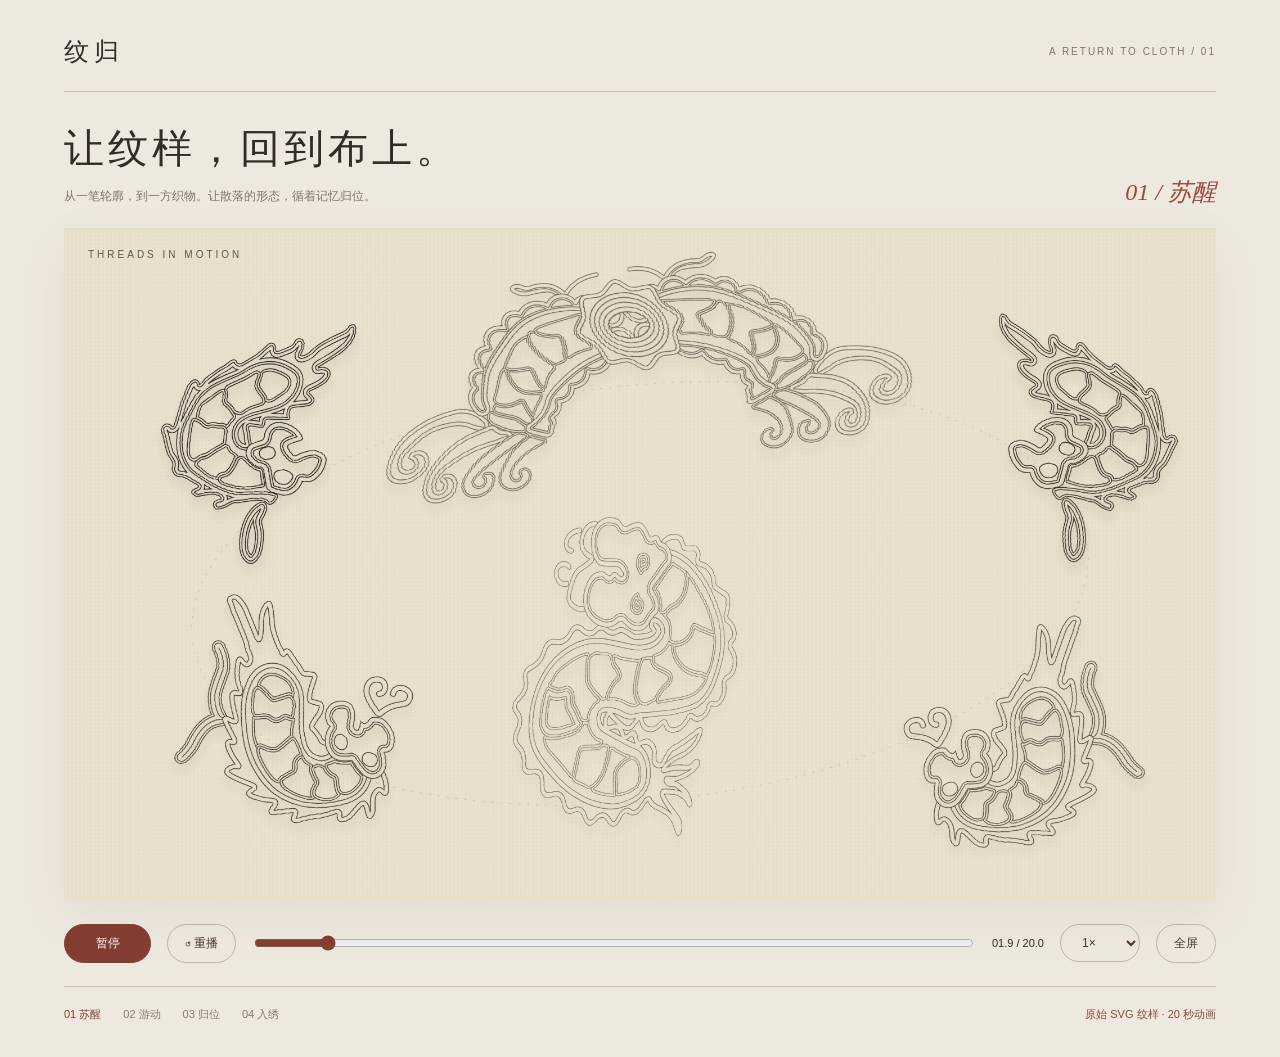
==== index.html @ d40dd731 "feat: add textile motif animation with playback controls Add 20-second canvas animation, timeline, s" ====
<!doctype html><html lang="zh-CN"><meta charset="utf-8"><meta name="viewport" content="width=device-width,initial-scale=1"><title>纹归 · A Return to Cloth</title><style>
*{box-sizing:border-box}body{margin:0;background:#eee9df;color:#322c27;font-family:Arial,'PingFang SC',sans-serif}main{max-width:1450px;margin:auto;padding:35px 5vw}header{display:flex;align-items:center;justify-content:space-between;border-bottom:1px solid #c9c0b1;padding-bottom:23px}.brand{font-family:serif;font-size:25px;letter-spacing:5px}.edition{font-size:10px;letter-spacing:2px;color:#817569}.intro{display:flex;justify-content:space-between;align-items:end;margin:29px 0 20px}h1{font-family:serif;font-weight:400;font-size:40px;margin:0 0 10px;letter-spacing:4px}p{margin:0;color:#817569;font-size:12px;line-height:1.8}.counter{font-family:serif;font-style:italic;font-size:24px;color:#9a493b}.stage{position:relative;background:#e5ddcc;box-shadow:0 18px 50px #57412b12;overflow:hidden}canvas{display:block;width:100%;aspect-ratio:2048/1197}.badge{position:absolute;left:24px;top:21px;font-size:10px;letter-spacing:3px;color:#655648;pointer-events:none}.controls{display:flex;gap:16px;align-items:center;padding:23px 0;border-bottom:1px solid #c9c0b1}button,select{background:transparent;border:1px solid #c2b6a5;border-radius:30px;padding:10px 17px;color:#46392d;cursor:pointer;font-size:12px}button:hover{background:#ded3c2}button.primary{background:#843d32;color:#fff;border-color:#843d32;min-width:87px}input{accent-color:#863e32;flex:1;min-width:40px;cursor:pointer}time{font-size:11px;font-variant-numeric:tabular-nums;white-space:nowrap}footer{display:flex;justify-content:space-between;padding-top:20px;font-size:11px;color:#8a7c6d;gap:15px}#status{color:#8b4938} .phases{display:flex;gap:22px}.phases span.active{color:#873e31} @media(max-width:650px){main{padding:22px 5vw}h1{font-size:30px}.edition{font-size:8px}.controls{gap:8px;flex-wrap:wrap}button,select{padding:9px 12px}.controls input{order:2;flex-basis:75%}footer{flex-direction:column}.badge{left:12px;top:12px;font-size:8px}.intro{margin:25px 0 18px}.counter{font-size:19px}}
</style><main><header><div class="brand">纹归</div><div class="edition">A RETURN TO CLOTH / 01</div></header><div class="intro"><div><h1>让纹样，回到布上。</h1><p>从一笔轮廓，到一方织物。让散落的形态，循着记忆归位。</p></div><div class="counter" id="chapter">01 / 苏醒</div></div><div class="stage" id="stage"><canvas id="canvas" width="2048" height="1197" aria-label="纹样游动并回到原布面的动画"></canvas><div class="badge" id="badge">THREADS IN MOTION</div></div><div class="controls"><button class="primary" id="play">暂停</button><button id="reset">↺ 重播</button><input id="seek" type="range" min="0" max="20" step="0.01" value="0" aria-label="动画进度"><time id="time">00.0 / 20.0</time><select id="speed" aria-label="播放速度"><option value="0.5">0.5×</option><option value="1" selected>1×</option><option value="1.5">1.5×</option></select><button id="full">全屏</button></div><footer><div class="phases"><span>01 苏醒</span><span>02 游动</span><span>03 归位</span><span>04 入绣</span></div><div id="status" role="status">正在载入纹样…</div></footer></main>
<script>
const canvas=document.querySelector('canvas'),ctx=canvas.getContext('2d'),seek=document.querySelector('#seek'),play=document.querySelector('#play');let t=0,playing=true,last=0,ready=false;const D=20,W=2048,H=1197;
const clamp=x=>Math.max(0,Math.min(1,x)),smooth=x=>{x=clamp(x);return x*x*(3-2*x)},mix=(a,b,p)=>a+(b-a)*p;
const load=src=>new Promise((resolve,reject)=>{let i=new Image;i.onload=()=>resolve(i);i.onerror=reject;i.src=src});
let images,photo;
// Authentic vector assets are preserved; mirrored copies reconstruct the paired corner motifs.
const motifs=[{id:8,end:[1024,420,1710,655],start:[1030,245,990,380],rot:-.12,delay:1.8},{id:7,end:[1030,750,690,725],start:[1040,770,400,583],rot:.24,delay:2.4},{id:6,end:[365,280,580,500],start:[330,370,400,345],rot:-.48,delay:0},{id:6,end:[1670,280,580,500],start:[1700,390,400,345],rot:.55,flip:true,delay:.6},{id:5,end:[405,915,560,500],start:[380,900,400,355],rot:.43,delay:1.1},{id:5,end:[1640,915,560,500],start:[1690,930,400,355],rot:-.46,flip:true,delay:1.5}];
function motif(m){const p=smooth((t-8-m.delay)/5.4),born=smooth((t-m.delay*.35)/2.1);if(!born)return;let [x,y,w,h]=m.start.map((v,i)=>mix(v,m.end[i],p));let wave=Math.sin(t*1.5+m.delay*2);x+=Math.sin(t*.8+m.delay)*65*(1-p);y+=wave*27*(1-p);ctx.save();ctx.globalAlpha=born*(1-smooth((t-16.3)/2.8));ctx.translate(x,y);ctx.rotate(m.rot*(1-p)+Math.sin(t*1.2+m.delay)*.055*(1-p));ctx.scale((m.flip?-1:1)*mix(.88,1,born),mix(.88,1,born));ctx.shadowColor='#46372830';ctx.shadowBlur=15*(1-p);ctx.shadowOffsetY=14*(1-p);const img=images[m.id-5];for(let k=0;k<48;k++){let sy=img.naturalHeight*k/48,sh=img.naturalHeight/48,dy=-h/2+h*k/48;let bend=Math.sin(k/48*Math.PI*2-t*2+m.delay)*w*.018*(1-p);ctx.drawImage(img,0,sy,img.naturalWidth,sh,bend-w/2,dy,w,h/48+.6)}ctx.restore()}
function draw(){ctx.fillStyle='#e9e0cd';ctx.fillRect(0,0,W,H); // subtle woven background
ctx.strokeStyle='#9b86610b';ctx.lineWidth=1;ctx.beginPath();for(let x=0;x<W;x+=7){ctx.moveTo(x,0);ctx.lineTo(x,H)}for(let y=0;y<H;y+=7){ctx.moveTo(0,y);ctx.lineTo(W,y)}ctx.stroke();
// Quiet curved thread trails follow the scattered motifs.
let trail=(1-smooth((t-9)/4))*smooth(t/2)*.25;ctx.save();ctx.globalAlpha=trail;ctx.strokeStyle='#a67e5b';ctx.lineWidth=1.5;ctx.setLineDash([4,12]);ctx.beginPath();ctx.ellipse(1024,650,800,370,-.1,0,Math.PI*2);ctx.stroke();ctx.restore();
const cloth=smooth((t-12.8)/4.2);ctx.save();ctx.globalAlpha=cloth*.9;ctx.fillStyle='#b43b32';ctx.fillRect(0,0,W,H);ctx.restore();motifs.forEach(motif);ctx.save();ctx.globalAlpha=smooth((t-15.8)/3.2);ctx.drawImage(photo,0,0,W,H);ctx.restore();
seek.value=t;document.querySelector('#time').textContent=t.toFixed(1).padStart(4,'0')+' / 20.0';let phase=t<4?0:t<9?1:t<16?2:3;document.querySelector('#chapter').textContent=['01 / 苏醒','02 / 游动','03 / 归位','04 / 入绣'][phase];document.querySelectorAll('.phases span').forEach((s,i)=>s.classList.toggle('active',i===phase));document.querySelector('#badge').style.opacity=1-cloth;}
function frame(now){let dt=last?Math.min((now-last)/1000,.1):0;last=now;if(ready){if(playing){t=Math.min(D,t+dt*Number(document.querySelector('#speed').value));if(t===D){playing=false;play.textContent='播放'}}draw()}requestAnimationFrame(frame)}
play.onclick=()=>{if(t>=D)t=0;playing=!playing;play.textContent=playing?'暂停':'播放'};document.querySelector('#reset').onclick=()=>{t=0;playing=true;play.textContent='暂停'};seek.oninput=()=>{t=Number(seek.value);draw()};document.querySelector('#full').onclick=async()=>{try{if(document.fullscreenElement)await document.exitFullscreen();else await document.querySelector('#stage').requestFullscreen()}catch{document.querySelector('#status').textContent='当前浏览器不支持全屏'}};
Promise.all([5,6,7,8].map(i=>load('assets/motif-'+i+'.png')).concat(load('assets/textile.jpg'))).then(a=>{images=a.slice(0,4);photo=a[4];ready=true;document.querySelector('#status').textContent='原始 SVG 纹样 · 20 秒动画';if(matchMedia('(prefers-reduced-motion: reduce)').matches){playing=false;play.textContent='播放'} }).catch(()=>document.querySelector('#status').textContent='素材载入失败，请刷新重试');requestAnimationFrame(frame);
</script></html>
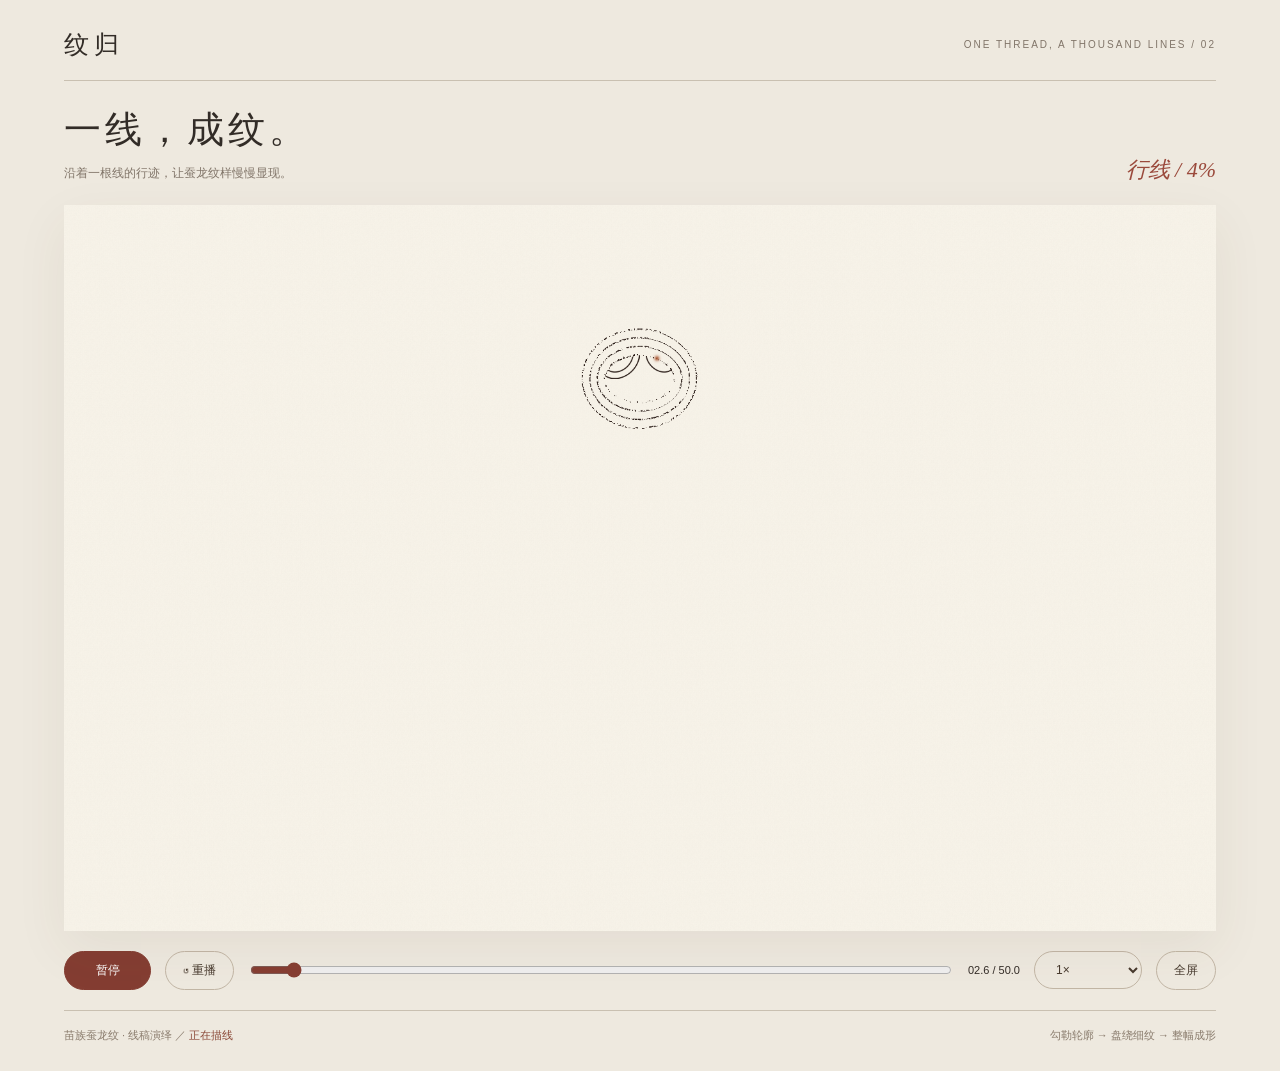
==== commit 9c6b08a2: "feat: draw complete silkworm dragon linework progressively Replace drifting motifs with a sequential" ====
--- a/index.html
+++ b/index.html
@@ -1,21 +1,11 @@
-<!doctype html><html lang="zh-CN"><meta charset="utf-8"><meta name="viewport" content="width=device-width,initial-scale=1"><title>纹归 · A Return to Cloth</title><style>
-*{box-sizing:border-box}body{margin:0;background:#eee9df;color:#322c27;font-family:Arial,'PingFang SC',sans-serif}main{max-width:1450px;margin:auto;padding:35px 5vw}header{display:flex;align-items:center;justify-content:space-between;border-bottom:1px solid #c9c0b1;padding-bottom:23px}.brand{font-family:serif;font-size:25px;letter-spacing:5px}.edition{font-size:10px;letter-spacing:2px;color:#817569}.intro{display:flex;justify-content:space-between;align-items:end;margin:29px 0 20px}h1{font-family:serif;font-weight:400;font-size:40px;margin:0 0 10px;letter-spacing:4px}p{margin:0;color:#817569;font-size:12px;line-height:1.8}.counter{font-family:serif;font-style:italic;font-size:24px;color:#9a493b}.stage{position:relative;background:#e5ddcc;box-shadow:0 18px 50px #57412b12;overflow:hidden}canvas{display:block;width:100%;aspect-ratio:2048/1197}.badge{position:absolute;left:24px;top:21px;font-size:10px;letter-spacing:3px;color:#655648;pointer-events:none}.controls{display:flex;gap:16px;align-items:center;padding:23px 0;border-bottom:1px solid #c9c0b1}button,select{background:transparent;border:1px solid #c2b6a5;border-radius:30px;padding:10px 17px;color:#46392d;cursor:pointer;font-size:12px}button:hover{background:#ded3c2}button.primary{background:#843d32;color:#fff;border-color:#843d32;min-width:87px}input{accent-color:#863e32;flex:1;min-width:40px;cursor:pointer}time{font-size:11px;font-variant-numeric:tabular-nums;white-space:nowrap}footer{display:flex;justify-content:space-between;padding-top:20px;font-size:11px;color:#8a7c6d;gap:15px}#status{color:#8b4938} .phases{display:flex;gap:22px}.phases span.active{color:#873e31} @media(max-width:650px){main{padding:22px 5vw}h1{font-size:30px}.edition{font-size:8px}.controls{gap:8px;flex-wrap:wrap}button,select{padding:9px 12px}.controls input{order:2;flex-basis:75%}footer{flex-direction:column}.badge{left:12px;top:12px;font-size:8px}.intro{margin:25px 0 18px}.counter{font-size:19px}}
-</style><main><header><div class="brand">纹归</div><div class="edition">A RETURN TO CLOTH / 01</div></header><div class="intro"><div><h1>让纹样，回到布上。</h1><p>从一笔轮廓，到一方织物。让散落的形态，循着记忆归位。</p></div><div class="counter" id="chapter">01 / 苏醒</div></div><div class="stage" id="stage"><canvas id="canvas" width="2048" height="1197" aria-label="纹样游动并回到原布面的动画"></canvas><div class="badge" id="badge">THREADS IN MOTION</div></div><div class="controls"><button class="primary" id="play">暂停</button><button id="reset">↺ 重播</button><input id="seek" type="range" min="0" max="20" step="0.01" value="0" aria-label="动画进度"><time id="time">00.0 / 20.0</time><select id="speed" aria-label="播放速度"><option value="0.5">0.5×</option><option value="1" selected>1×</option><option value="1.5">1.5×</option></select><button id="full">全屏</button></div><footer><div class="phases"><span>01 苏醒</span><span>02 游动</span><span>03 归位</span><span>04 入绣</span></div><div id="status" role="status">正在载入纹样…</div></footer></main>
-<script>
-const canvas=document.querySelector('canvas'),ctx=canvas.getContext('2d'),seek=document.querySelector('#seek'),play=document.querySelector('#play');let t=0,playing=true,last=0,ready=false;const D=20,W=2048,H=1197;
-const clamp=x=>Math.max(0,Math.min(1,x)),smooth=x=>{x=clamp(x);return x*x*(3-2*x)},mix=(a,b,p)=>a+(b-a)*p;
-const load=src=>new Promise((resolve,reject)=>{let i=new Image;i.onload=()=>resolve(i);i.onerror=reject;i.src=src});
-let images,photo;
-// Authentic vector assets are preserved; mirrored copies reconstruct the paired corner motifs.
-const motifs=[{id:8,end:[1024,420,1710,655],start:[1030,245,990,380],rot:-.12,delay:1.8},{id:7,end:[1030,750,690,725],start:[1040,770,400,583],rot:.24,delay:2.4},{id:6,end:[365,280,580,500],start:[330,370,400,345],rot:-.48,delay:0},{id:6,end:[1670,280,580,500],start:[1700,390,400,345],rot:.55,flip:true,delay:.6},{id:5,end:[405,915,560,500],start:[380,900,400,355],rot:.43,delay:1.1},{id:5,end:[1640,915,560,500],start:[1690,930,400,355],rot:-.46,flip:true,delay:1.5}];
-function motif(m){const p=smooth((t-8-m.delay)/5.4),born=smooth((t-m.delay*.35)/2.1);if(!born)return;let [x,y,w,h]=m.start.map((v,i)=>mix(v,m.end[i],p));let wave=Math.sin(t*1.5+m.delay*2);x+=Math.sin(t*.8+m.delay)*65*(1-p);y+=wave*27*(1-p);ctx.save();ctx.globalAlpha=born*(1-smooth((t-16.3)/2.8));ctx.translate(x,y);ctx.rotate(m.rot*(1-p)+Math.sin(t*1.2+m.delay)*.055*(1-p));ctx.scale((m.flip?-1:1)*mix(.88,1,born),mix(.88,1,born));ctx.shadowColor='#46372830';ctx.shadowBlur=15*(1-p);ctx.shadowOffsetY=14*(1-p);const img=images[m.id-5];for(let k=0;k<48;k++){let sy=img.naturalHeight*k/48,sh=img.naturalHeight/48,dy=-h/2+h*k/48;let bend=Math.sin(k/48*Math.PI*2-t*2+m.delay)*w*.018*(1-p);ctx.drawImage(img,0,sy,img.naturalWidth,sh,bend-w/2,dy,w,h/48+.6)}ctx.restore()}
-function draw(){ctx.fillStyle='#e9e0cd';ctx.fillRect(0,0,W,H); // subtle woven background
-ctx.strokeStyle='#9b86610b';ctx.lineWidth=1;ctx.beginPath();for(let x=0;x<W;x+=7){ctx.moveTo(x,0);ctx.lineTo(x,H)}for(let y=0;y<H;y+=7){ctx.moveTo(0,y);ctx.lineTo(W,y)}ctx.stroke();
-// Quiet curved thread trails follow the scattered motifs.
-let trail=(1-smooth((t-9)/4))*smooth(t/2)*.25;ctx.save();ctx.globalAlpha=trail;ctx.strokeStyle='#a67e5b';ctx.lineWidth=1.5;ctx.setLineDash([4,12]);ctx.beginPath();ctx.ellipse(1024,650,800,370,-.1,0,Math.PI*2);ctx.stroke();ctx.restore();
-const cloth=smooth((t-12.8)/4.2);ctx.save();ctx.globalAlpha=cloth*.9;ctx.fillStyle='#b43b32';ctx.fillRect(0,0,W,H);ctx.restore();motifs.forEach(motif);ctx.save();ctx.globalAlpha=smooth((t-15.8)/3.2);ctx.drawImage(photo,0,0,W,H);ctx.restore();
-seek.value=t;document.querySelector('#time').textContent=t.toFixed(1).padStart(4,'0')+' / 20.0';let phase=t<4?0:t<9?1:t<16?2:3;document.querySelector('#chapter').textContent=['01 / 苏醒','02 / 游动','03 / 归位','04 / 入绣'][phase];document.querySelectorAll('.phases span').forEach((s,i)=>s.classList.toggle('active',i===phase));document.querySelector('#badge').style.opacity=1-cloth;}
-function frame(now){let dt=last?Math.min((now-last)/1000,.1):0;last=now;if(ready){if(playing){t=Math.min(D,t+dt*Number(document.querySelector('#speed').value));if(t===D){playing=false;play.textContent='播放'}}draw()}requestAnimationFrame(frame)}
-play.onclick=()=>{if(t>=D)t=0;playing=!playing;play.textContent=playing?'暂停':'播放'};document.querySelector('#reset').onclick=()=>{t=0;playing=true;play.textContent='暂停'};seek.oninput=()=>{t=Number(seek.value);draw()};document.querySelector('#full').onclick=async()=>{try{if(document.fullscreenElement)await document.exitFullscreen();else await document.querySelector('#stage').requestFullscreen()}catch{document.querySelector('#status').textContent='当前浏览器不支持全屏'}};
-Promise.all([5,6,7,8].map(i=>load('assets/motif-'+i+'.png')).concat(load('assets/textile.jpg'))).then(a=>{images=a.slice(0,4);photo=a[4];ready=true;document.querySelector('#status').textContent='原始 SVG 纹样 · 20 秒动画';if(matchMedia('(prefers-reduced-motion: reduce)').matches){playing=false;play.textContent='播放'} }).catch(()=>document.querySelector('#status').textContent='素材载入失败，请刷新重试');requestAnimationFrame(frame);
-</script></html>
+<!doctype html><html lang="zh-CN"><head><meta charset="utf-8"><meta name="viewport" content="width=device-width,initial-scale=1"><meta name="description" content="一根线，慢慢勾勒出苗族蚕龙纹样。"><title>纹归 · 一线成纹</title><style>*{box-sizing:border-box}body{margin:0;background:#eee9df;color:#322c27;font-family:Arial,'PingFang SC',sans-serif}main{max-width:1450px;margin:auto;padding:28px 5vw}header{display:flex;align-items:center;justify-content:space-between;border-bottom:1px solid #c9c0b1;padding-bottom:19px}.brand{font-family:serif;font-size:25px;letter-spacing:5px}.edition{font-size:10px;letter-spacing:2px;color:#817569}.intro{display:flex;justify-content:space-between;align-items:end;margin:24px 0 20px}h1{font-family:serif;font-weight:400;font-size:37px;margin:0 0 8px;letter-spacing:4px}p{margin:0;color:#817569;font-size:12px;line-height:1.8}.counter{font-family:serif;font-style:italic;font-size:22px;color:#9a493b}.stage{position:relative;background:#f5f0e6;box-shadow:0 18px 50px #57412b12;overflow:hidden}canvas{display:block;width:100%;aspect-ratio:1008.43/635.73}.stage:fullscreen{display:flex;align-items:center;justify-content:center;background:#eee9df}.stage:fullscreen canvas{max-width:100vw;max-height:100vh;object-fit:contain;width:auto;height:100vh}.controls{display:flex;gap:14px;align-items:center;padding:20px 0;border-bottom:1px solid #c9c0b1}button,select{background:transparent;border:1px solid #c2b6a5;border-radius:30px;padding:10px 17px;color:#46392d;cursor:pointer;font-size:12px}button:hover{background:#ded3c2}button.primary{background:#843d32;color:#fff;border-color:#843d32;min-width:87px}button:focus-visible,select:focus-visible,input:focus-visible{outline:2px solid #863e32;outline-offset:4px}input{accent-color:#863e32;flex:1;min-width:40px;cursor:pointer}time{font-size:11px;font-variant-numeric:tabular-nums;white-space:nowrap}footer{display:flex;justify-content:space-between;padding-top:17px;font-size:11px;color:#8a7c6d;gap:15px}#status{color:#8b4938}.loading{position:absolute;inset:0;display:grid;place-items:center;font-size:13px;background:#f5f0e6;letter-spacing:3px}[hidden]{display:none!important}@media(max-width:650px){main{padding:20px 4vw}h1{font-size:29px}.edition{font-size:8px}.controls{gap:8px;flex-wrap:wrap}button,select{padding:9px 12px}.controls input{order:2;flex-basis:75%}footer{flex-direction:column}.intro{margin:22px 0 18px}.counter{font-size:17px}}</style></head><body><main><header><div class="brand">纹归</div><div class="edition">ONE THREAD, A THOUSAND LINES / 02</div></header><div class="intro"><div><h1>一线，成纹。</h1><p>沿着一根线的行迹，让蚕龙纹样慢慢显现。</p></div><div class="counter" id="chapter">落笔 / 0%</div></div><div class="stage" id="stage"><canvas id="canvas" width="1800" height="1135" role="img" aria-label="一根线逐渐勾勒出完整苗族蚕龙纹线稿的动画"></canvas><div class="loading" id="loading" role="status">正在穿针引线…</div></div><div class="controls"><button class="primary" id="play" disabled>播放</button><button id="reset" disabled>↺ 重播</button><input id="seek" type="range" min="0" max="50" step="0.01" value="0" aria-label="描线进度" disabled><time id="time">00.0 / 50.0</time><select id="speed" aria-label="播放速度"><option value="0.5">0.5× 慢描</option><option value="1" selected>1×</option><option value="2">2×</option></select><button id="full">全屏</button></div><footer><div>苗族蚕龙纹 · 线稿演绎 <span aria-hidden="true">／</span> <span id="status">载入中</span></div><div>勾勒轮廓 → 盘绕细纹 → 整幅成形</div></footer></main><script>
+const canvas=document.querySelector('canvas'),play=document.querySelector('#play'),seek=document.querySelector('#seek'),status=document.querySelector('#status');let t=0,playing=false,last=0,ready=false,renderScene;const D=50,DRAW=47;const clamp=x=>Math.max(0,Math.min(1,x));
+function load(src){return new Promise((resolve,reject)=>{const i=new Image;i.onload=()=>resolve(i);i.onerror=reject;i.src=src})}
+function shader(gl,type,src){const s=gl.createShader(type);gl.shaderSource(s,src);gl.compileShader(s);if(!gl.getShaderParameter(s,gl.COMPILE_STATUS))throw Error(gl.getShaderInfoLog(s));return s}
+function makeRenderer(map,tip){const gl=canvas.getContext('webgl',{alpha:false,antialias:false,preserveDrawingBuffer:true});if(!gl)return fallback(map,tip);const vs=shader(gl,gl.VERTEX_SHADER,'attribute vec2 p;varying vec2 uv;void main(){uv=vec2((p.x+1.)*.5,(1.-p.y)*.5);gl_Position=vec4(p,0.,1.);}');const fs=shader(gl,gl.FRAGMENT_SHADER,`precision highp float;varying vec2 uv;uniform sampler2D ink;uniform sampler2D tip;uniform float progress;uniform float started;uniform vec2 resolution;void main(){vec4 v=texture2D(ink,uv);float age=(v.r*255.*256.+v.g*255.)/65535.;float visible=step(age,progress)*started;vec2 px=uv*resolution;float grain=fract(sin(dot(floor(px),vec2(12.9898,78.233)))*43758.5453);vec3 paper=vec3(.963,.946,.906)+(grain-.5)*.012;float weave=(sin(px.x*1.9)+sin(px.y*2.2))*.0015;paper+=weave;vec3 color=mix(paper,vec3(.18,.13,.11),v.b*visible);vec4 q=texture2D(tip,vec2(min(progress,.9999),.25));vec4 z=texture2D(tip,vec2(min(progress,.9999),.75));vec2 head=vec2((q.r*255.*256.+q.g*255.)/65535.,(z.r*255.*256.+z.g*255.)/65535.);float glow=exp(-pow(length((uv-head)*resolution)/4.,2.))*started*(1.-step(.99999,progress));color=mix(color,vec3(.64,.29,.14),glow*.85);gl_FragColor=vec4(color,1.);}`);const program=gl.createProgram();gl.attachShader(program,vs);gl.attachShader(program,fs);gl.linkProgram(program);if(!gl.getProgramParameter(program,gl.LINK_STATUS))throw Error('WebGL link failed');gl.useProgram(program);const b=gl.createBuffer();gl.bindBuffer(gl.ARRAY_BUFFER,b);gl.bufferData(gl.ARRAY_BUFFER,new Float32Array([-1,-1,1,-1,-1,1,1,1]),gl.STATIC_DRAW);const loc=gl.getAttribLocation(program,'p');gl.enableVertexAttribArray(loc);gl.vertexAttribPointer(loc,2,gl.FLOAT,false,0,0);[map,tip].forEach((im,i)=>{gl.activeTexture(gl.TEXTURE0+i);const tex=gl.createTexture();gl.bindTexture(gl.TEXTURE_2D,tex);gl.texParameteri(gl.TEXTURE_2D,gl.TEXTURE_MIN_FILTER,gl.NEAREST);gl.texParameteri(gl.TEXTURE_2D,gl.TEXTURE_MAG_FILTER,gl.NEAREST);gl.texParameteri(gl.TEXTURE_2D,gl.TEXTURE_WRAP_S,gl.CLAMP_TO_EDGE);gl.texParameteri(gl.TEXTURE_2D,gl.TEXTURE_WRAP_T,gl.CLAMP_TO_EDGE);gl.pixelStorei(gl.UNPACK_PREMULTIPLY_ALPHA_WEBGL,false);gl.pixelStorei(gl.UNPACK_COLORSPACE_CONVERSION_WEBGL,gl.NONE);gl.texImage2D(gl.TEXTURE_2D,0,gl.RGBA,gl.RGBA,gl.UNSIGNED_BYTE,im);gl.uniform1i(gl.getUniformLocation(program,i?'tip':'ink'),i)});const progress=gl.getUniformLocation(program,'progress'),started=gl.getUniformLocation(program,'started');gl.uniform2f(gl.getUniformLocation(program,'resolution'),canvas.width,canvas.height);return p=>{gl.viewport(0,0,canvas.width,canvas.height);gl.uniform1f(progress,p);gl.uniform1f(started,p>0?1:0);gl.drawArrays(gl.TRIANGLE_STRIP,0,4)}}
+function fallback(map){const c=canvas.getContext('2d'),off=document.createElement('canvas');off.width=map.width;off.height=map.height;const x=off.getContext('2d',{willReadFrequently:true});x.drawImage(map,0,0);const data=x.getImageData(0,0,off.width,off.height),src=new Uint8ClampedArray(data.data);return p=>{for(let i=0;i<src.length;i+=4){let a=((src[i]*256+src[i+1])/65535<=p&&p>0)?src[i+2]/255:0;data.data[i]=246*(1-a)+46*a;data.data[i+1]=241*(1-a)+33*a;data.data[i+2]=231*(1-a)+28*a;data.data[i+3]=255}c.putImageData(data,0,0)}}
+function draw(){const p=clamp((t-.7)/DRAW);renderScene(p);seek.value=t;document.querySelector('#time').textContent=t.toFixed(1).padStart(4,'0')+' / 50.0';document.querySelector('#chapter').textContent=(p===0?'落笔':p>=1?'成纹':'行线')+' / '+Math.round(p*100)+'%'}
+function frame(now){const dt=last?Math.min((now-last)/1000,.1):0;last=now;if(ready&&playing){t=Math.min(D,t+dt*Number(document.querySelector('#speed').value));draw();if(t===D){playing=false;play.textContent='重播';status.textContent='整幅线稿已完成'}}requestAnimationFrame(frame)}
+play.onclick=()=>{if(t>=D)t=0;playing=!playing;play.textContent=playing?'暂停':'播放';status.textContent=playing?'正在描线':'已暂停';draw()};document.querySelector('#reset').onclick=()=>{t=0;playing=true;play.textContent='暂停';status.textContent='正在描线';draw()};seek.oninput=()=>{t=Number(seek.value);draw();if(t>=D){playing=false;play.textContent='重播';status.textContent='整幅线稿已完成'}};document.querySelector('#full').onclick=async()=>{try{if(document.fullscreenElement)await document.exitFullscreen();else await document.querySelector('#stage').requestFullscreen()}catch{status.textContent='当前浏览器不支持全屏'}};
+Promise.all([load('assets/reveal-map.png'),load('assets/thread-tip.png')]).then(([map,tip])=>{renderScene=makeRenderer(map,tip);ready=true;document.querySelector('#loading').hidden=true;[play,seek,document.querySelector('#reset')].forEach(e=>e.disabled=false);playing=!matchMedia('(prefers-reduced-motion: reduce)').matches;play.textContent=playing?'暂停':'播放';status.textContent=playing?'正在描线':'点击播放开始';draw()}).catch(e=>{document.querySelector('#loading').textContent='纹样载入失败，请刷新重试';status.textContent='载入失败';console.error(e)});requestAnimationFrame(frame);
+</script></body></html>
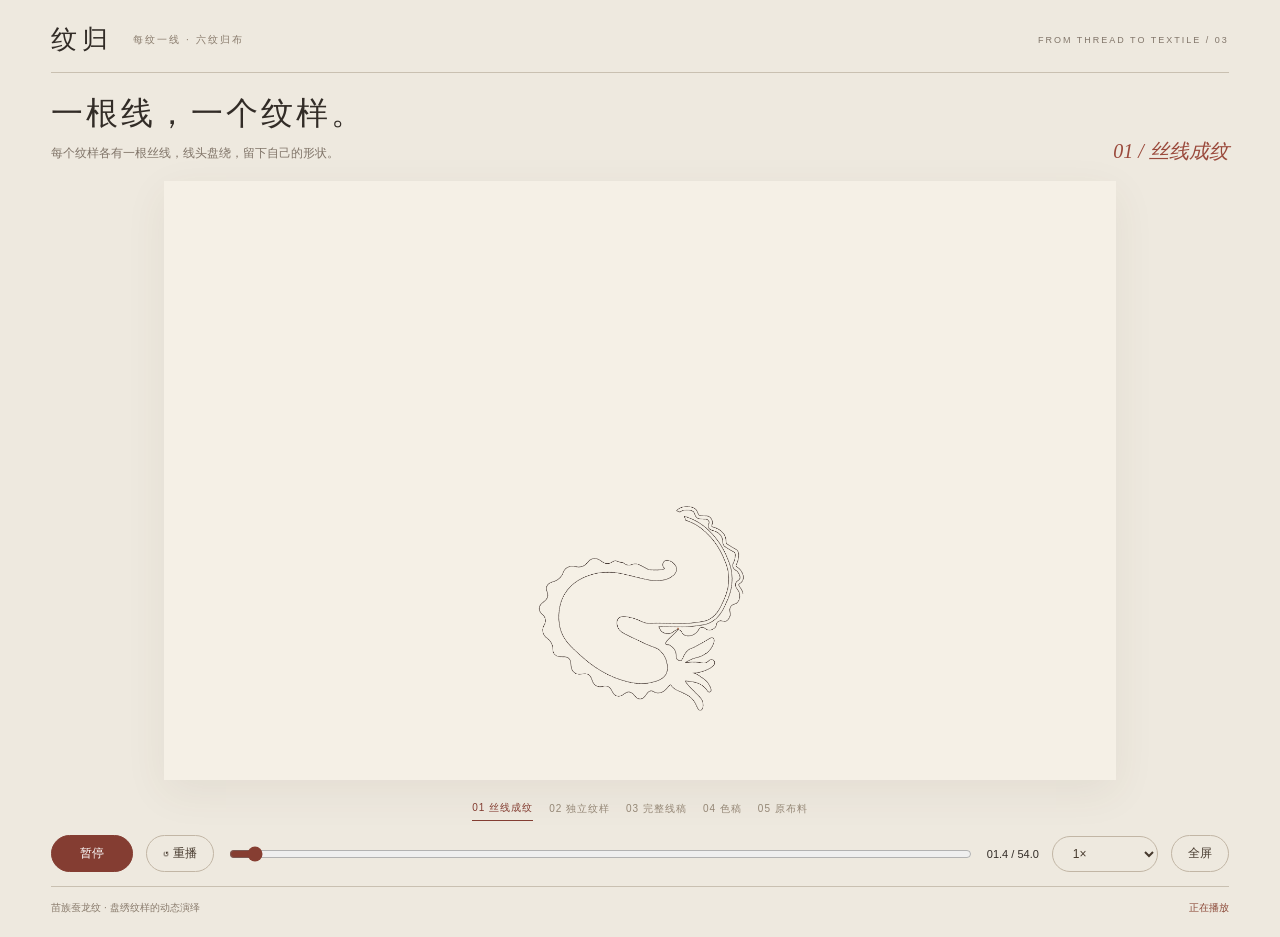
==== commit 5bc17860: "feat: coil each motif from one thread and assemble the textile Animate six independent connected thr" ====
--- a/index.html
+++ b/index.html
@@ -1,11 +1 @@
-<!doctype html><html lang="zh-CN"><head><meta charset="utf-8"><meta name="viewport" content="width=device-width,initial-scale=1"><meta name="description" content="一根线，慢慢勾勒出苗族蚕龙纹样。"><title>纹归 · 一线成纹</title><style>*{box-sizing:border-box}body{margin:0;background:#eee9df;color:#322c27;font-family:Arial,'PingFang SC',sans-serif}main{max-width:1450px;margin:auto;padding:28px 5vw}header{display:flex;align-items:center;justify-content:space-between;border-bottom:1px solid #c9c0b1;padding-bottom:19px}.brand{font-family:serif;font-size:25px;letter-spacing:5px}.edition{font-size:10px;letter-spacing:2px;color:#817569}.intro{display:flex;justify-content:space-between;align-items:end;margin:24px 0 20px}h1{font-family:serif;font-weight:400;font-size:37px;margin:0 0 8px;letter-spacing:4px}p{margin:0;color:#817569;font-size:12px;line-height:1.8}.counter{font-family:serif;font-style:italic;font-size:22px;color:#9a493b}.stage{position:relative;background:#f5f0e6;box-shadow:0 18px 50px #57412b12;overflow:hidden}canvas{display:block;width:100%;aspect-ratio:1008.43/635.73}.stage:fullscreen{display:flex;align-items:center;justify-content:center;background:#eee9df}.stage:fullscreen canvas{max-width:100vw;max-height:100vh;object-fit:contain;width:auto;height:100vh}.controls{display:flex;gap:14px;align-items:center;padding:20px 0;border-bottom:1px solid #c9c0b1}button,select{background:transparent;border:1px solid #c2b6a5;border-radius:30px;padding:10px 17px;color:#46392d;cursor:pointer;font-size:12px}button:hover{background:#ded3c2}button.primary{background:#843d32;color:#fff;border-color:#843d32;min-width:87px}button:focus-visible,select:focus-visible,input:focus-visible{outline:2px solid #863e32;outline-offset:4px}input{accent-color:#863e32;flex:1;min-width:40px;cursor:pointer}time{font-size:11px;font-variant-numeric:tabular-nums;white-space:nowrap}footer{display:flex;justify-content:space-between;padding-top:17px;font-size:11px;color:#8a7c6d;gap:15px}#status{color:#8b4938}.loading{position:absolute;inset:0;display:grid;place-items:center;font-size:13px;background:#f5f0e6;letter-spacing:3px}[hidden]{display:none!important}@media(max-width:650px){main{padding:20px 4vw}h1{font-size:29px}.edition{font-size:8px}.controls{gap:8px;flex-wrap:wrap}button,select{padding:9px 12px}.controls input{order:2;flex-basis:75%}footer{flex-direction:column}.intro{margin:22px 0 18px}.counter{font-size:17px}}</style></head><body><main><header><div class="brand">纹归</div><div class="edition">ONE THREAD, A THOUSAND LINES / 02</div></header><div class="intro"><div><h1>一线，成纹。</h1><p>沿着一根线的行迹，让蚕龙纹样慢慢显现。</p></div><div class="counter" id="chapter">落笔 / 0%</div></div><div class="stage" id="stage"><canvas id="canvas" width="1800" height="1135" role="img" aria-label="一根线逐渐勾勒出完整苗族蚕龙纹线稿的动画"></canvas><div class="loading" id="loading" role="status">正在穿针引线…</div></div><div class="controls"><button class="primary" id="play" disabled>播放</button><button id="reset" disabled>↺ 重播</button><input id="seek" type="range" min="0" max="50" step="0.01" value="0" aria-label="描线进度" disabled><time id="time">00.0 / 50.0</time><select id="speed" aria-label="播放速度"><option value="0.5">0.5× 慢描</option><option value="1" selected>1×</option><option value="2">2×</option></select><button id="full">全屏</button></div><footer><div>苗族蚕龙纹 · 线稿演绎 <span aria-hidden="true">／</span> <span id="status">载入中</span></div><div>勾勒轮廓 → 盘绕细纹 → 整幅成形</div></footer></main><script>
-const canvas=document.querySelector('canvas'),play=document.querySelector('#play'),seek=document.querySelector('#seek'),status=document.querySelector('#status');let t=0,playing=false,last=0,ready=false,renderScene;const D=50,DRAW=47;const clamp=x=>Math.max(0,Math.min(1,x));
-function load(src){return new Promise((resolve,reject)=>{const i=new Image;i.onload=()=>resolve(i);i.onerror=reject;i.src=src})}
-function shader(gl,type,src){const s=gl.createShader(type);gl.shaderSource(s,src);gl.compileShader(s);if(!gl.getShaderParameter(s,gl.COMPILE_STATUS))throw Error(gl.getShaderInfoLog(s));return s}
-function makeRenderer(map,tip){const gl=canvas.getContext('webgl',{alpha:false,antialias:false,preserveDrawingBuffer:true});if(!gl)return fallback(map,tip);const vs=shader(gl,gl.VERTEX_SHADER,'attribute vec2 p;varying vec2 uv;void main(){uv=vec2((p.x+1.)*.5,(1.-p.y)*.5);gl_Position=vec4(p,0.,1.);}');const fs=shader(gl,gl.FRAGMENT_SHADER,`precision highp float;varying vec2 uv;uniform sampler2D ink;uniform sampler2D tip;uniform float progress;uniform float started;uniform vec2 resolution;void main(){vec4 v=texture2D(ink,uv);float age=(v.r*255.*256.+v.g*255.)/65535.;float visible=step(age,progress)*started;vec2 px=uv*resolution;float grain=fract(sin(dot(floor(px),vec2(12.9898,78.233)))*43758.5453);vec3 paper=vec3(.963,.946,.906)+(grain-.5)*.012;float weave=(sin(px.x*1.9)+sin(px.y*2.2))*.0015;paper+=weave;vec3 color=mix(paper,vec3(.18,.13,.11),v.b*visible);vec4 q=texture2D(tip,vec2(min(progress,.9999),.25));vec4 z=texture2D(tip,vec2(min(progress,.9999),.75));vec2 head=vec2((q.r*255.*256.+q.g*255.)/65535.,(z.r*255.*256.+z.g*255.)/65535.);float glow=exp(-pow(length((uv-head)*resolution)/4.,2.))*started*(1.-step(.99999,progress));color=mix(color,vec3(.64,.29,.14),glow*.85);gl_FragColor=vec4(color,1.);}`);const program=gl.createProgram();gl.attachShader(program,vs);gl.attachShader(program,fs);gl.linkProgram(program);if(!gl.getProgramParameter(program,gl.LINK_STATUS))throw Error('WebGL link failed');gl.useProgram(program);const b=gl.createBuffer();gl.bindBuffer(gl.ARRAY_BUFFER,b);gl.bufferData(gl.ARRAY_BUFFER,new Float32Array([-1,-1,1,-1,-1,1,1,1]),gl.STATIC_DRAW);const loc=gl.getAttribLocation(program,'p');gl.enableVertexAttribArray(loc);gl.vertexAttribPointer(loc,2,gl.FLOAT,false,0,0);[map,tip].forEach((im,i)=>{gl.activeTexture(gl.TEXTURE0+i);const tex=gl.createTexture();gl.bindTexture(gl.TEXTURE_2D,tex);gl.texParameteri(gl.TEXTURE_2D,gl.TEXTURE_MIN_FILTER,gl.NEAREST);gl.texParameteri(gl.TEXTURE_2D,gl.TEXTURE_MAG_FILTER,gl.NEAREST);gl.texParameteri(gl.TEXTURE_2D,gl.TEXTURE_WRAP_S,gl.CLAMP_TO_EDGE);gl.texParameteri(gl.TEXTURE_2D,gl.TEXTURE_WRAP_T,gl.CLAMP_TO_EDGE);gl.pixelStorei(gl.UNPACK_PREMULTIPLY_ALPHA_WEBGL,false);gl.pixelStorei(gl.UNPACK_COLORSPACE_CONVERSION_WEBGL,gl.NONE);gl.texImage2D(gl.TEXTURE_2D,0,gl.RGBA,gl.RGBA,gl.UNSIGNED_BYTE,im);gl.uniform1i(gl.getUniformLocation(program,i?'tip':'ink'),i)});const progress=gl.getUniformLocation(program,'progress'),started=gl.getUniformLocation(program,'started');gl.uniform2f(gl.getUniformLocation(program,'resolution'),canvas.width,canvas.height);return p=>{gl.viewport(0,0,canvas.width,canvas.height);gl.uniform1f(progress,p);gl.uniform1f(started,p>0?1:0);gl.drawArrays(gl.TRIANGLE_STRIP,0,4)}}
-function fallback(map){const c=canvas.getContext('2d'),off=document.createElement('canvas');off.width=map.width;off.height=map.height;const x=off.getContext('2d',{willReadFrequently:true});x.drawImage(map,0,0);const data=x.getImageData(0,0,off.width,off.height),src=new Uint8ClampedArray(data.data);return p=>{for(let i=0;i<src.length;i+=4){let a=((src[i]*256+src[i+1])/65535<=p&&p>0)?src[i+2]/255:0;data.data[i]=246*(1-a)+46*a;data.data[i+1]=241*(1-a)+33*a;data.data[i+2]=231*(1-a)+28*a;data.data[i+3]=255}c.putImageData(data,0,0)}}
-function draw(){const p=clamp((t-.7)/DRAW);renderScene(p);seek.value=t;document.querySelector('#time').textContent=t.toFixed(1).padStart(4,'0')+' / 50.0';document.querySelector('#chapter').textContent=(p===0?'落笔':p>=1?'成纹':'行线')+' / '+Math.round(p*100)+'%'}
-function frame(now){const dt=last?Math.min((now-last)/1000,.1):0;last=now;if(ready&&playing){t=Math.min(D,t+dt*Number(document.querySelector('#speed').value));draw();if(t===D){playing=false;play.textContent='重播';status.textContent='整幅线稿已完成'}}requestAnimationFrame(frame)}
-play.onclick=()=>{if(t>=D)t=0;playing=!playing;play.textContent=playing?'暂停':'播放';status.textContent=playing?'正在描线':'已暂停';draw()};document.querySelector('#reset').onclick=()=>{t=0;playing=true;play.textContent='暂停';status.textContent='正在描线';draw()};seek.oninput=()=>{t=Number(seek.value);draw();if(t>=D){playing=false;play.textContent='重播';status.textContent='整幅线稿已完成'}};document.querySelector('#full').onclick=async()=>{try{if(document.fullscreenElement)await document.exitFullscreen();else await document.querySelector('#stage').requestFullscreen()}catch{status.textContent='当前浏览器不支持全屏'}};
-Promise.all([load('assets/reveal-map.png'),load('assets/thread-tip.png')]).then(([map,tip])=>{renderScene=makeRenderer(map,tip);ready=true;document.querySelector('#loading').hidden=true;[play,seek,document.querySelector('#reset')].forEach(e=>e.disabled=false);playing=!matchMedia('(prefers-reduced-motion: reduce)').matches;play.textContent=playing?'暂停':'播放';status.textContent=playing?'正在描线':'点击播放开始';draw()}).catch(e=>{document.querySelector('#loading').textContent='纹样载入失败，请刷新重试';status.textContent='载入失败';console.error(e)});requestAnimationFrame(frame);
-</script></body></html>
+<!doctype html><html lang="zh-CN"><head><meta charset="utf-8"><meta name="viewport" content="width=device-width,initial-scale=1"><meta name="description" content="六根丝线，各自盘成蚕龙纹，再归位为线稿、色稿与原布料。"><title>纹归 · 每纹一线</title><link rel="stylesheet" href="style.css"></head><body><main><header><div class="brand">纹归<span>每纹一线 · 六纹归布</span></div><div class="edition">FROM THREAD TO TEXTILE / 03</div></header><div class="intro"><div><h1>一根线，一个纹样。</h1><p id="description">丝线盘绕成独立的蚕龙纹，再慢慢归回一方布面。</p></div><div id="chapter">01 / 丝线成纹</div></div><div class="stage" id="stage"><canvas id="canvas" width="1815" height="1144" role="img" aria-label="六根独立丝线盘绕成纹样，归位成完整线稿，随后过渡为色稿与原布料"></canvas><div id="loading" role="status">正在穿针引线…</div></div><nav class="chapters" aria-label="动画阶段"><button data-time="0">01 丝线成纹</button><button data-time="25.5">02 独立纹样</button><button data-time="36.5">03 完整线稿</button><button data-time="44">04 色稿</button><button data-time="53">05 原布料</button></nav><div class="controls"><button class="primary" id="play" disabled>播放</button><button id="reset" disabled>↺ 重播</button><input id="seek" type="range" min="0" max="54" step="0.01" value="0" aria-label="动画进度" disabled><time id="time">00.0 / 54.0</time><select id="speed" aria-label="播放速度"><option value="0.5">0.5× 慢速</option><option value="1" selected>1×</option><option value="1.5">1.5×</option><option value="2">2×</option></select><button id="full">全屏</button></div><footer><span>苗族蚕龙纹 · 盘绣纹样的动态演绎</span><span id="status" role="status">载入中</span></footer></main><script src="animation.js"></script></body></html>
--- a/style.css
+++ b/style.css
@@ -0,0 +1 @@
+*{box-sizing:border-box}body{margin:0;background:#eee9df;color:#322c27;font-family:Arial,'PingFang SC',sans-serif}main{max-width:1400px;margin:auto;padding:22px 4vw}header{display:flex;align-items:center;justify-content:space-between;border-bottom:1px solid #c9c0b1;padding-bottom:15px}.brand{font-family:serif;font-size:26px;letter-spacing:5px;display:flex;align-items:center;gap:20px}.brand span{font-family:Arial,'PingFang SC',sans-serif;font-size:10px;letter-spacing:2px;color:#8a7c6d}.edition{font-size:9px;letter-spacing:2px;color:#817569}.intro{display:flex;justify-content:space-between;align-items:end;margin:19px 0 16px}h1{font-family:serif;font-weight:400;font-size:32px;margin:0 0 7px;letter-spacing:3px}p{margin:0;color:#817569;font-size:12px;line-height:1.8}#chapter{font-family:serif;font-style:italic;font-size:20px;color:#9a493b;white-space:nowrap}.stage{position:relative;background:#f5f0e6;box-shadow:0 12px 40px #57412b12;overflow:hidden;max-width:min(100%,calc((100svh - 300px)*1.586));margin:auto}canvas{display:block;width:100%;aspect-ratio:1008.43/635.73}.stage:fullscreen{max-width:none;display:flex;align-items:center;justify-content:center;background:#eee9df}.stage:fullscreen canvas{max-width:100vw;max-height:100vh;object-fit:contain;width:auto;height:100vh}.chapters{display:flex;justify-content:center;gap:16px;margin:16px 0 0;flex-wrap:wrap}.chapters button{font-size:10px;border:none;border-radius:0;padding:5px 0;color:#958877;letter-spacing:1px}.chapters button.active{color:#843d32;border-bottom:1px solid #843d32}.controls{display:flex;gap:13px;align-items:center;padding:14px 0;border-bottom:1px solid #c9c0b1}button,select{background:transparent;border:1px solid #c2b6a5;border-radius:30px;padding:9px 16px;color:#46392d;cursor:pointer;font-size:12px}button:hover{background:#ded3c2}button.primary{background:#843d32;color:#fff;border-color:#843d32;min-width:82px}button:disabled{opacity:.5;cursor:wait}button:focus-visible,select:focus-visible,input:focus-visible{outline:2px solid #863e32;outline-offset:4px}input{accent-color:#863e32;flex:1;min-width:40px;cursor:pointer}time{font-size:11px;font-variant-numeric:tabular-nums;white-space:nowrap}footer{display:flex;justify-content:space-between;padding-top:14px;font-size:10px;color:#8a7c6d;gap:15px}#status{color:#8b4938}#loading{position:absolute;inset:0;display:grid;place-items:center;font-size:13px;background:#f5f0e6;letter-spacing:3px}[hidden]{display:none!important}@media(max-width:650px){main{padding:17px 4vw}h1{font-size:27px}.brand span{display:none}.edition{font-size:7px}.controls{gap:8px;flex-wrap:wrap}button,select{padding:9px 12px}.controls input{order:2;flex-basis:75%}footer{flex-direction:column;gap:7px}.intro{margin:19px 0 16px;gap:15px}#chapter{font-size:15px}.stage{max-width:100%}.chapters{gap:10px}.chapters button{font-size:9px}p{font-size:11px}}
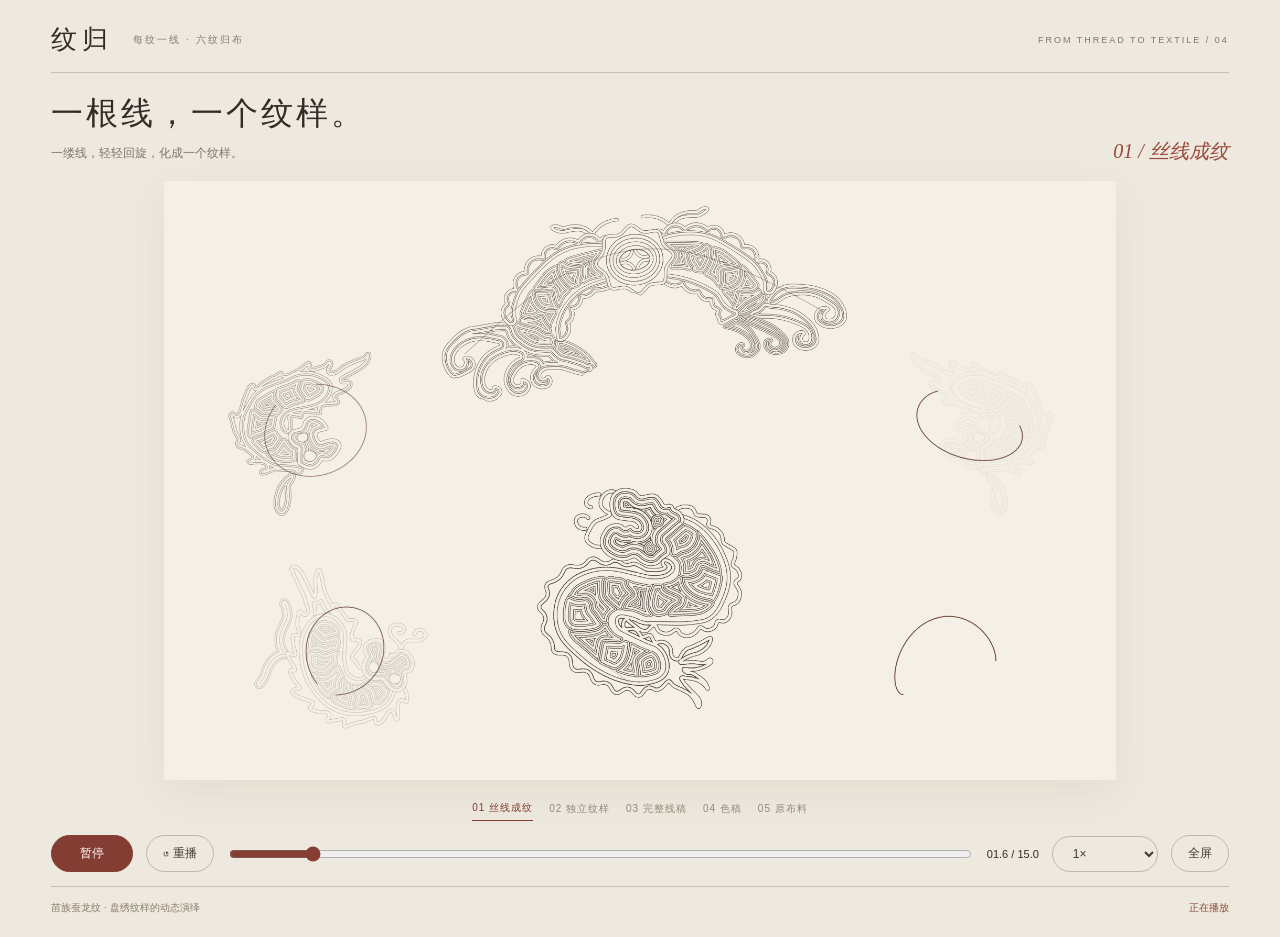
==== commit e58d1f89: "refactor: use symbolic flowing strokes in a 15-second animation Replace literal contour tracing with" ====
--- a/index.html
+++ b/index.html
@@ -1 +1 @@
-<!doctype html><html lang="zh-CN"><head><meta charset="utf-8"><meta name="viewport" content="width=device-width,initial-scale=1"><meta name="description" content="六根丝线，各自盘成蚕龙纹，再归位为线稿、色稿与原布料。"><title>纹归 · 每纹一线</title><link rel="stylesheet" href="style.css"></head><body><main><header><div class="brand">纹归<span>每纹一线 · 六纹归布</span></div><div class="edition">FROM THREAD TO TEXTILE / 03</div></header><div class="intro"><div><h1>一根线，一个纹样。</h1><p id="description">丝线盘绕成独立的蚕龙纹，再慢慢归回一方布面。</p></div><div id="chapter">01 / 丝线成纹</div></div><div class="stage" id="stage"><canvas id="canvas" width="1815" height="1144" role="img" aria-label="六根独立丝线盘绕成纹样，归位成完整线稿，随后过渡为色稿与原布料"></canvas><div id="loading" role="status">正在穿针引线…</div></div><nav class="chapters" aria-label="动画阶段"><button data-time="0">01 丝线成纹</button><button data-time="25.5">02 独立纹样</button><button data-time="36.5">03 完整线稿</button><button data-time="44">04 色稿</button><button data-time="53">05 原布料</button></nav><div class="controls"><button class="primary" id="play" disabled>播放</button><button id="reset" disabled>↺ 重播</button><input id="seek" type="range" min="0" max="54" step="0.01" value="0" aria-label="动画进度" disabled><time id="time">00.0 / 54.0</time><select id="speed" aria-label="播放速度"><option value="0.5">0.5× 慢速</option><option value="1" selected>1×</option><option value="1.5">1.5×</option><option value="2">2×</option></select><button id="full">全屏</button></div><footer><span>苗族蚕龙纹 · 盘绣纹样的动态演绎</span><span id="status" role="status">载入中</span></footer></main><script src="animation.js"></script></body></html>
+<!doctype html><html lang="zh-CN"><head><meta charset="utf-8"><meta name="viewport" content="width=device-width,initial-scale=1"><meta name="description" content="六根丝线，各自盘成蚕龙纹，再归位为线稿、色稿与原布料。"><title>纹归 · 每纹一线</title><link rel="stylesheet" href="style.css"></head><body><main><header><div class="brand">纹归<span>每纹一线 · 六纹归布</span></div><div class="edition">FROM THREAD TO TEXTILE / 04</div></header><div class="intro"><div><h1>一根线，一个纹样。</h1><p id="description">丝线盘绕成独立的蚕龙纹，再归回一方布面。</p></div><div id="chapter">01 / 丝线成纹</div></div><div class="stage" id="stage"><canvas id="canvas" width="1815" height="1144" role="img" aria-label="六根独立丝线盘绕成纹样，归位成完整线稿，随后过渡为色稿与原布料"></canvas><div id="loading" role="status">正在穿针引线…</div></div><nav class="chapters" aria-label="动画阶段"><button data-time="0">01 丝线成纹</button><button data-time="3.3">02 独立纹样</button><button data-time="7.8">03 完整线稿</button><button data-time="10.5">04 色稿</button><button data-time="14.3">05 原布料</button></nav><div class="controls"><button class="primary" id="play" disabled>播放</button><button id="reset" disabled>↺ 重播</button><input id="seek" type="range" min="0" max="15" step="0.01" value="0" aria-label="动画进度" disabled><time id="time">00.0 / 15.0</time><select id="speed" aria-label="播放速度"><option value="0.5">0.5× 慢速</option><option value="1" selected>1×</option><option value="1.5">1.5×</option><option value="2">2×</option></select><button id="full">全屏</button></div><footer><span>苗族蚕龙纹 · 盘绣纹样的动态演绎</span><span id="status" role="status">载入中</span></footer></main><script src="animation.js"></script></body></html>
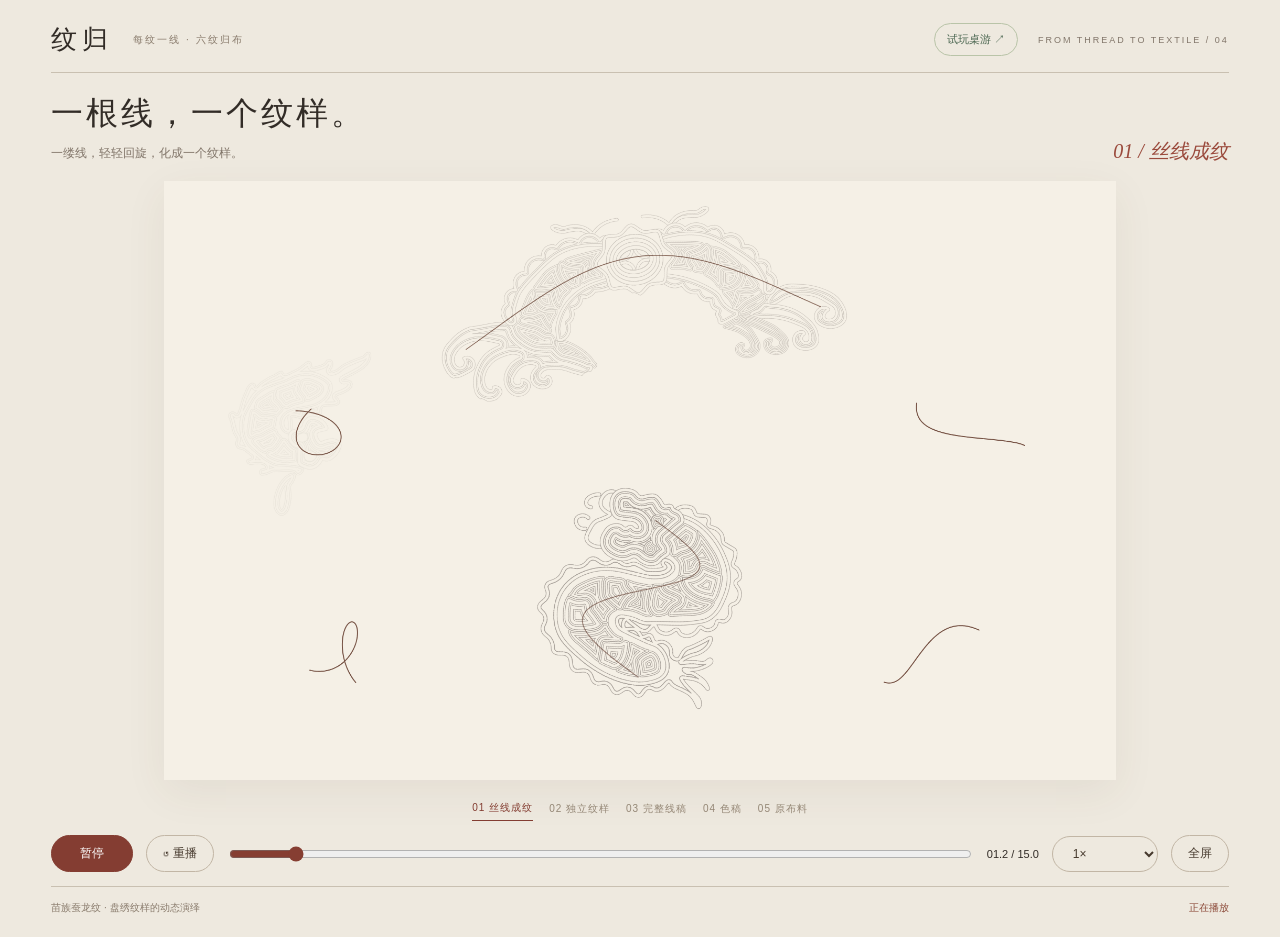
==== commit 55357d8c: "feat: add a playable textile route-and-token board game Add one original level with step tokens, but" ====
--- a/index.html
+++ b/index.html
@@ -1 +1 @@
-<!doctype html><html lang="zh-CN"><head><meta charset="utf-8"><meta name="viewport" content="width=device-width,initial-scale=1"><meta name="description" content="六根丝线，各自盘成蚕龙纹，再归位为线稿、色稿与原布料。"><title>纹归 · 每纹一线</title><link rel="stylesheet" href="style.css"></head><body><main><header><div class="brand">纹归<span>每纹一线 · 六纹归布</span></div><div class="edition">FROM THREAD TO TEXTILE / 04</div></header><div class="intro"><div><h1>一根线，一个纹样。</h1><p id="description">丝线盘绕成独立的蚕龙纹，再归回一方布面。</p></div><div id="chapter">01 / 丝线成纹</div></div><div class="stage" id="stage"><canvas id="canvas" width="1815" height="1144" role="img" aria-label="六根独立丝线盘绕成纹样，归位成完整线稿，随后过渡为色稿与原布料"></canvas><div id="loading" role="status">正在穿针引线…</div></div><nav class="chapters" aria-label="动画阶段"><button data-time="0">01 丝线成纹</button><button data-time="3.3">02 独立纹样</button><button data-time="7.8">03 完整线稿</button><button data-time="10.5">04 色稿</button><button data-time="14.3">05 原布料</button></nav><div class="controls"><button class="primary" id="play" disabled>播放</button><button id="reset" disabled>↺ 重播</button><input id="seek" type="range" min="0" max="15" step="0.01" value="0" aria-label="动画进度" disabled><time id="time">00.0 / 15.0</time><select id="speed" aria-label="播放速度"><option value="0.5">0.5× 慢速</option><option value="1" selected>1×</option><option value="1.5">1.5×</option><option value="2">2×</option></select><button id="full">全屏</button></div><footer><span>苗族蚕龙纹 · 盘绣纹样的动态演绎</span><span id="status" role="status">载入中</span></footer></main><script src="animation.js"></script></body></html>
+<!doctype html><html lang="zh-CN"><head><meta charset="utf-8"><meta name="viewport" content="width=device-width,initial-scale=1"><meta name="description" content="六根丝线，各自盘成蚕龙纹，再归位为线稿、色稿与原布料。"><title>纹归 · 每纹一线</title><link rel="stylesheet" href="style.css"></head><body><main><header><div class="brand">纹归<span>每纹一线 · 六纹归布</span></div><a class="game-link" href="game/">试玩桌游 ↗</a><div class="edition">FROM THREAD TO TEXTILE / 04</div></header><div class="intro"><div><h1>一根线，一个纹样。</h1><p id="description">丝线盘绕成独立的蚕龙纹，再归回一方布面。</p></div><div id="chapter">01 / 丝线成纹</div></div><div class="stage" id="stage"><canvas id="canvas" width="1815" height="1144" role="img" aria-label="六根独立丝线盘绕成纹样，归位成完整线稿，随后过渡为色稿与原布料"></canvas><div id="loading" role="status">正在穿针引线…</div></div><nav class="chapters" aria-label="动画阶段"><button data-time="0">01 丝线成纹</button><button data-time="3.3">02 独立纹样</button><button data-time="7.8">03 完整线稿</button><button data-time="10.5">04 色稿</button><button data-time="14.3">05 原布料</button></nav><div class="controls"><button class="primary" id="play" disabled>播放</button><button id="reset" disabled>↺ 重播</button><input id="seek" type="range" min="0" max="15" step="0.01" value="0" aria-label="动画进度" disabled><time id="time">00.0 / 15.0</time><select id="speed" aria-label="播放速度"><option value="0.5">0.5× 慢速</option><option value="1" selected>1×</option><option value="1.5">1.5×</option><option value="2">2×</option></select><button id="full">全屏</button></div><footer><span>苗族蚕龙纹 · 盘绣纹样的动态演绎</span><span id="status" role="status">载入中</span></footer></main><script src="animation.js"></script></body></html>
--- a/style.css
+++ b/style.css
@@ -1 +1,3 @@
 *{box-sizing:border-box}body{margin:0;background:#eee9df;color:#322c27;font-family:Arial,'PingFang SC',sans-serif}main{max-width:1400px;margin:auto;padding:22px 4vw}header{display:flex;align-items:center;justify-content:space-between;border-bottom:1px solid #c9c0b1;padding-bottom:15px}.brand{font-family:serif;font-size:26px;letter-spacing:5px;display:flex;align-items:center;gap:20px}.brand span{font-family:Arial,'PingFang SC',sans-serif;font-size:10px;letter-spacing:2px;color:#8a7c6d}.edition{font-size:9px;letter-spacing:2px;color:#817569}.intro{display:flex;justify-content:space-between;align-items:end;margin:19px 0 16px}h1{font-family:serif;font-weight:400;font-size:32px;margin:0 0 7px;letter-spacing:3px}p{margin:0;color:#817569;font-size:12px;line-height:1.8}#chapter{font-family:serif;font-style:italic;font-size:20px;color:#9a493b;white-space:nowrap}.stage{position:relative;background:#f5f0e6;box-shadow:0 12px 40px #57412b12;overflow:hidden;max-width:min(100%,calc((100svh - 300px)*1.586));margin:auto}canvas{display:block;width:100%;aspect-ratio:1008.43/635.73}.stage:fullscreen{max-width:none;display:flex;align-items:center;justify-content:center;background:#eee9df}.stage:fullscreen canvas{max-width:100vw;max-height:100vh;object-fit:contain;width:auto;height:100vh}.chapters{display:flex;justify-content:center;gap:16px;margin:16px 0 0;flex-wrap:wrap}.chapters button{font-size:10px;border:none;border-radius:0;padding:5px 0;color:#958877;letter-spacing:1px}.chapters button.active{color:#843d32;border-bottom:1px solid #843d32}.controls{display:flex;gap:13px;align-items:center;padding:14px 0;border-bottom:1px solid #c9c0b1}button,select{background:transparent;border:1px solid #c2b6a5;border-radius:30px;padding:9px 16px;color:#46392d;cursor:pointer;font-size:12px}button:hover{background:#ded3c2}button.primary{background:#843d32;color:#fff;border-color:#843d32;min-width:82px}button:disabled{opacity:.5;cursor:wait}button:focus-visible,select:focus-visible,input:focus-visible{outline:2px solid #863e32;outline-offset:4px}input{accent-color:#863e32;flex:1;min-width:40px;cursor:pointer}time{font-size:11px;font-variant-numeric:tabular-nums;white-space:nowrap}footer{display:flex;justify-content:space-between;padding-top:14px;font-size:10px;color:#8a7c6d;gap:15px}#status{color:#8b4938}#loading{position:absolute;inset:0;display:grid;place-items:center;font-size:13px;background:#f5f0e6;letter-spacing:3px}[hidden]{display:none!important}@media(max-width:650px){main{padding:17px 4vw}h1{font-size:27px}.brand span{display:none}.edition{font-size:7px}.controls{gap:8px;flex-wrap:wrap}button,select{padding:9px 12px}.controls input{order:2;flex-basis:75%}footer{flex-direction:column;gap:7px}.intro{margin:19px 0 16px;gap:15px}#chapter{font-size:15px}.stage{max-width:100%}.chapters{gap:10px}.chapters button{font-size:9px}p{font-size:11px}}
+
+.game-link{font-size:11px;color:#4a6650;text-decoration:none;border:1px solid #b9c4a8;padding:8px 12px;border-radius:20px;margin-left:auto;margin-right:20px}@media(max-width:650px){.game-link{margin-right:0}.edition{display:none}}
